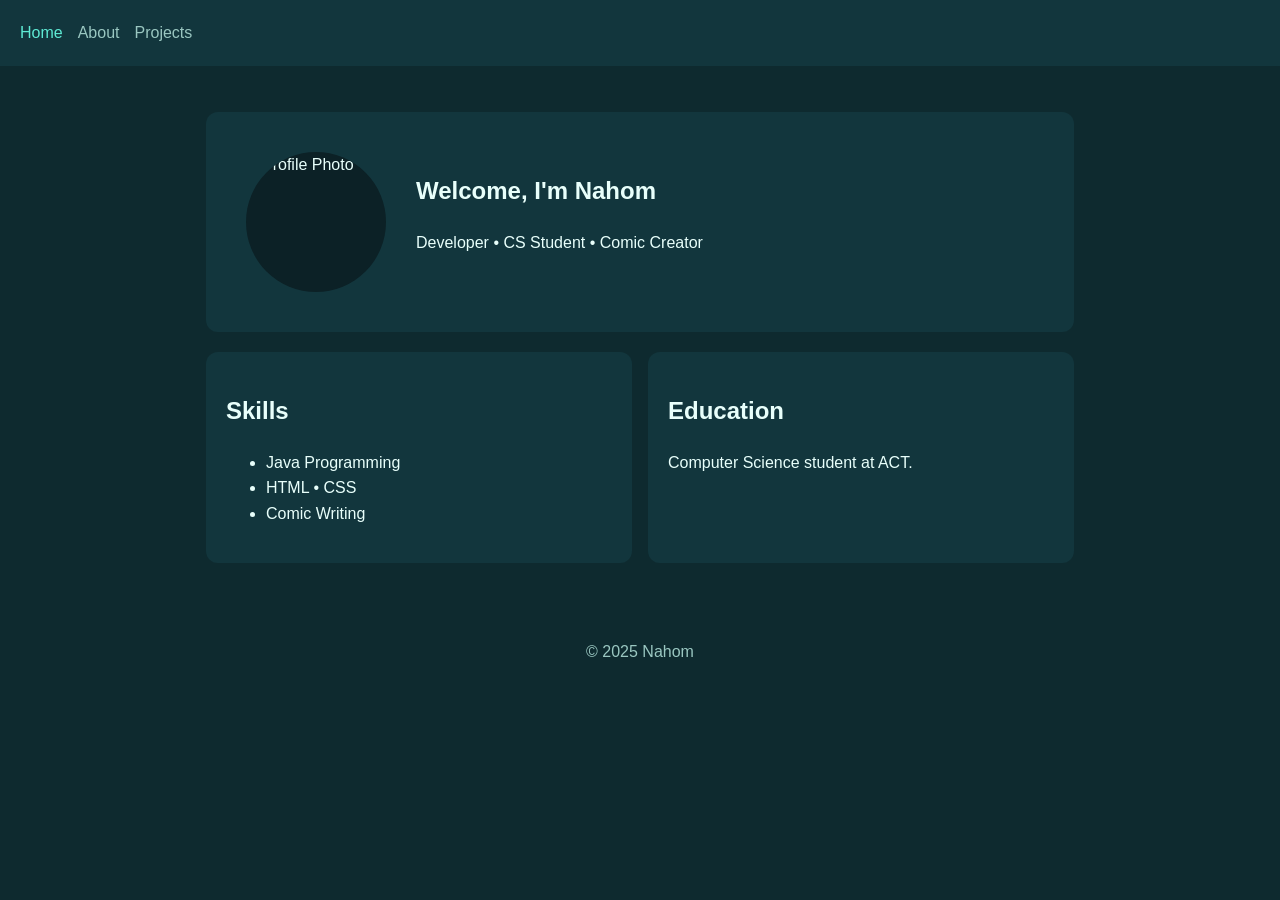
==== index.html @ 9fc0a391 "Add files via upload" ====
<!DOCTYPE html>
<html>
<head>
  <link rel="stylesheet" href="style.css">
  <title>Nahom Portfolio</title>
</head>
<body>

<header>
  <nav>
    <ul>
      <li><a href="index.html" class="active">Home</a></li>
      <li><a href="about.html">About</a></li>
      <li><a href="projects.html">Projects</a></li>
    </ul>
  </nav>
</header>

<main>

  <section class="hero">
  <img src="images/profile.jpg" alt="Profile Photo">

  <div>
    <h1>Welcome, I'm Nahom</h1>
    <p>Developer • CS Student • Comic Creator</p>
  </div>
</section>


  <section class="cards">
    <div class="card">
      <h2>Skills</h2>
      <ul>
        <li>Java Programming</li>
        <li>HTML • CSS</li>
        <li>Comic Writing</li>
      </ul>
    </div>

    <div class="card">
      <h2>Education</h2>
      <p>Computer Science student at ACT.</p>
    </div>
  </section>

</main>

<footer>
  © 2025 Nahom
</footer>

</body>
</html>
---- style.css ----
/* ---------- GLOBAL ---------- */
:root {
  --bg: #0e2a2f;
  --card: #12363d;
  --accent: #5eead4;
  --text: #e8fffb;
  --muted: #9ac7c1;
  --maxw: 900px;
  --radius: 12px;

  font-family: "Segoe UI", sans-serif;
}

body {
  margin: 0;
  background: var(--bg);
  color: var(--text);
  line-height: 1.6;
}

* {
  box-sizing: border-box;
}

/* ---------- HEADER ---------- */
header {
  padding: 20px;
  background: var(--card);
}

nav ul {
  list-style: none;
  padding: 0;
  margin: 0;
  display: flex;
  gap: 15px;
}

nav a {
  text-decoration: none;
  color: var(--muted);
}

nav a:hover,
nav a.active {
  color: var(--accent);
}

/* ---------- LAYOUT ---------- */
main {
  max-width: var(--maxw);
  margin: 30px auto;
  padding: 16px;
}

/* ---------- HERO ---------- */
.hero {
  background: var(--card);
  padding: 40px;
  border-radius: var(--radius);
  text-align: center;
}

.hero {
  background: var(--card);
  padding: 40px;
  border-radius: var(--radius);
  display: flex;
  align-items: center;
  gap: 30px;
  text-align: left;
}

.hero img {
  width: 140px;
  height: 140px;
  border-radius: 50%;
  object-fit: cover;
  background: #0c2126;
  flex-shrink: 0;
}


.hero h1 {
  margin-top: 0;
}

/* ---------- INFO CARDS ---------- */
.cards {
  display: grid;
  grid-template-columns: repeat(auto-fit, minmax(230px, 1fr));
  gap: 16px;
  margin-top: 20px;
}

.card {
  background: var(--card);
  padding: 20px;
  border-radius: var(--radius);
}

/* ---------- PROJECT GALLERY ---------- */
.gallery {
  display: grid;
  grid-template-columns: repeat(auto-fit, minmax(260px, 1fr));
  gap: 20px;
}

.project-box {
  background: var(--card);
  padding: 12px;
  border-radius: var(--radius);
}

.project-box img {
  width: 100%;
  border-radius: var(--radius);
  background: #0c2126;
  height: 180px;
  object-fit: cover;
}

/* ---------- FOOTER ---------- */
footer {
  text-align: center;
  padding: 20px;
  margin-top: 40px;
  color: var(--muted);
}
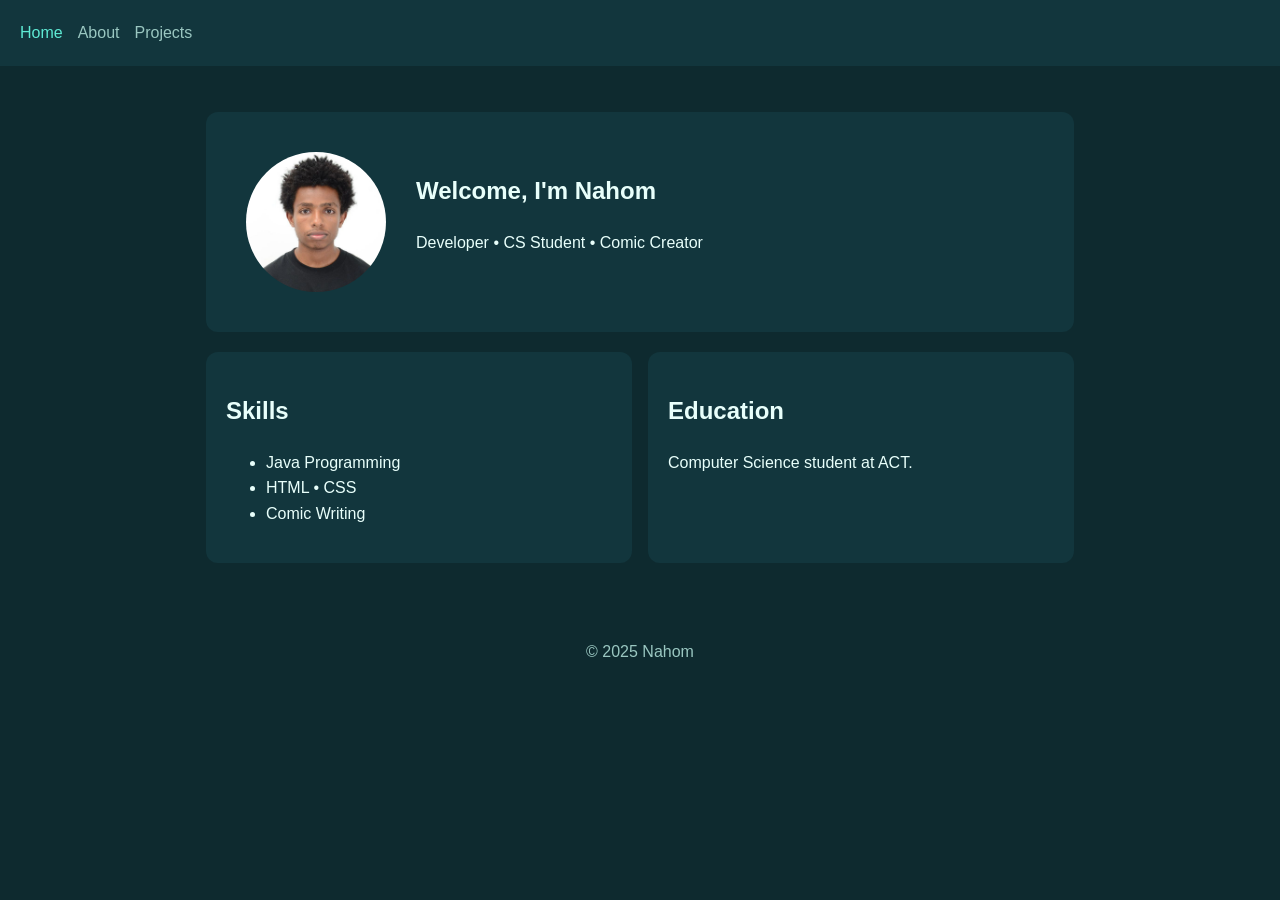
==== commit 16711c86: "Rename index (5).html to index.html" ====
--- a/index.html
+++ b/index.html
@@ -19,7 +19,7 @@
 <main>
 
   <section class="hero">
-  <img src="images/profile.jpg" alt="Profile Photo">
+  <img src="profile.jpg" alt="Profile Photo">
 
   <div>
     <h1>Welcome, I'm Nahom</h1>
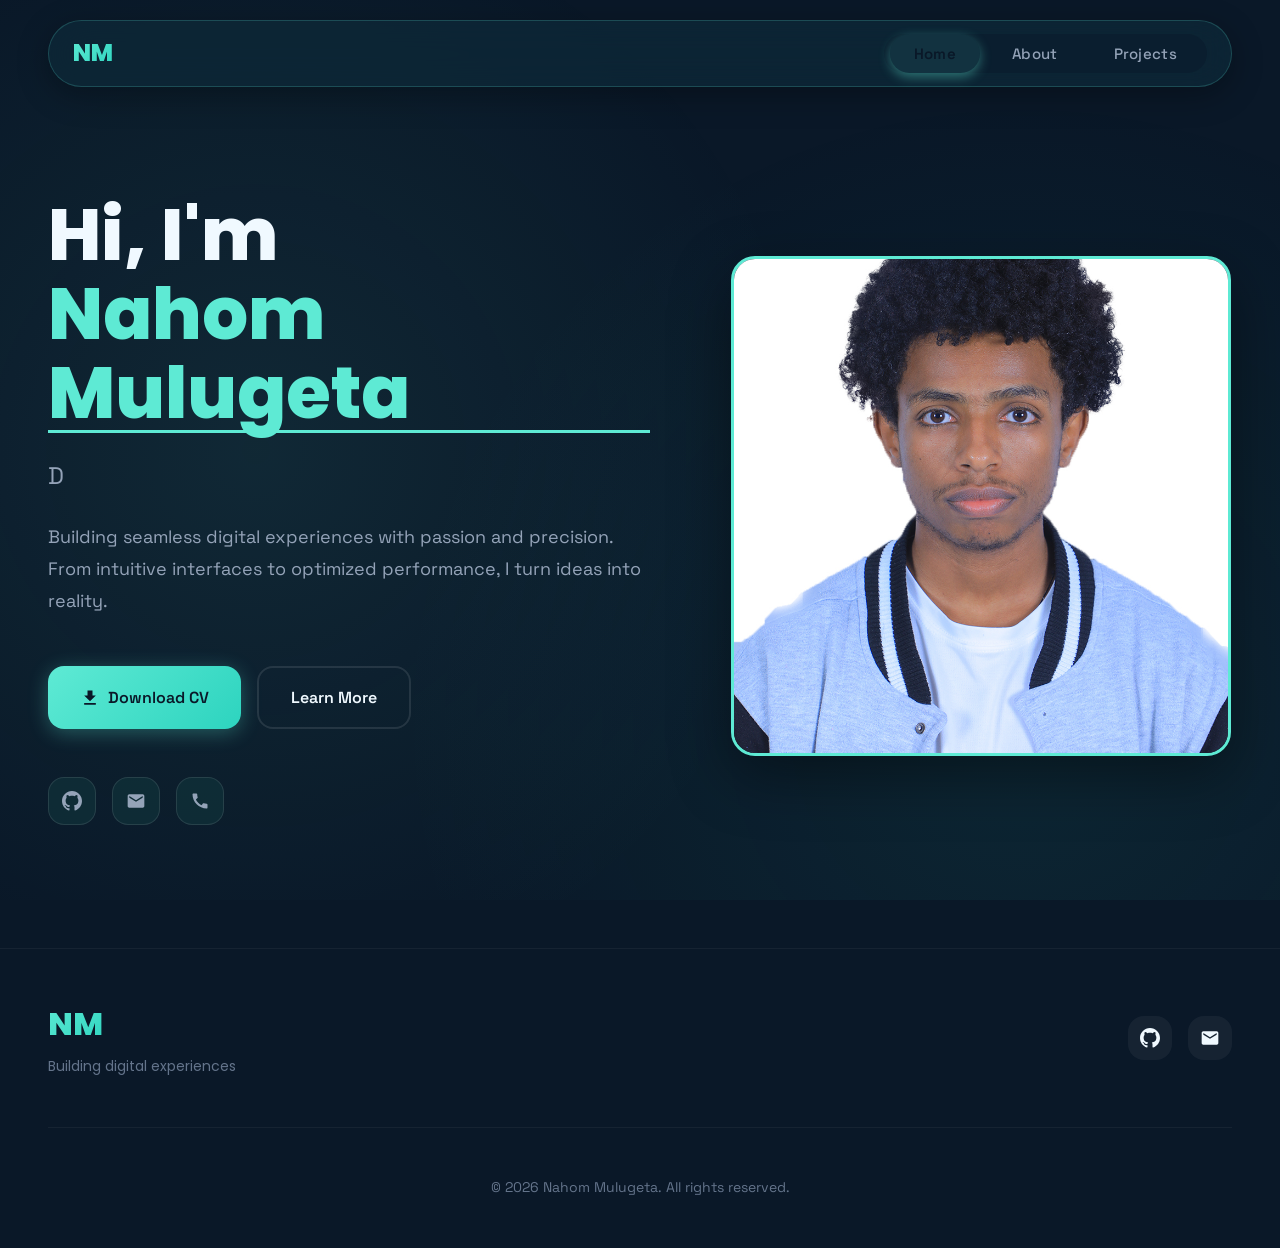
==== commit 95fe4c4e: "Add files via upload" ====
--- a/index.html
+++ b/index.html
@@ -1,54 +1,175 @@
 <!DOCTYPE html>
-<html>
+<html lang="en">
 <head>
+  <meta charset="UTF-8">
+  <meta name="viewport" content="width=device-width, initial-scale=1.0">
   <link rel="stylesheet" href="style.css">
-  <title>Nahom Portfolio</title>
+  <link rel="preconnect" href="https://fonts.googleapis.com">
+  <link rel="preconnect" href="https://fonts.gstatic.com" crossorigin>
+  <link href="https://fonts.googleapis.com/css2?family=Poppins:wght@400;500;600;700;800&family=Space+Grotesk:wght@400;500;600;700&family=JetBrains+Mono:wght@400;500&display=swap" rel="stylesheet">
+  <title>Nahom Mulugeta | Developer & Creator</title>
 </head>
 <body>
 
 <header>
-  <nav>
-    <ul>
-      <li><a href="index.html" class="active">Home</a></li>
-      <li><a href="about.html">About</a></li>
-      <li><a href="projects.html">Projects</a></li>
-    </ul>
-  </nav>
+  <div class="nav-container">
+    <nav>
+      <div class="nav-brand">
+        <span class="brand-text">NM</span>
+      </div>
+      <ul>
+        <li><a href="index.html" class="active">Home</a></li>
+        <li><a href="about.html">About</a></li>
+        <li><a href="projects.html">Projects</a></li>
+      </ul>
+      <div class="menu-toggle">
+        <span></span>
+        <span></span>
+        <span></span>
+      </div>
+    </nav>
+  </div>
 </header>
 
 <main>
 
-  <section class="hero">
-  <img src="profile.jpg" alt="Profile Photo">
-
-  <div>
-    <h1>Welcome, I'm Nahom</h1>
-    <p>Developer • CS Student • Comic Creator</p>
-  </div>
-</section>
-
-
-  <section class="cards">
-    <div class="card">
-      <h2>Skills</h2>
-      <ul>
-        <li>Java Programming</li>
-        <li>HTML • CSS</li>
-        <li>Comic Writing</li>
-      </ul>
+  <!-- Hero Section -->
+  <section class="hero-new">
+    <div class="hero-content">
+      <h1 class="hero-title">
+        Hi, I'm <span class="highlight-text">Nahom Mulugeta</span>
+      </h1>
+      
+      <p class="hero-subtitle">
+        Developer <span class="separator">•</span> CS Student <span class="separator">•</span> Comic Creator
+      </p>
+      
+      <p class="hero-description">
+        Building seamless digital experiences with passion and precision. 
+        From intuitive interfaces to optimized performance, I turn ideas into reality.
+      </p>
+      
+      <div class="hero-actions">
+        <a href="Nahom Mulugeta.pdf" download="Nahom_Mulugeta_CV.pdf" class="btn-primary">
+          <svg xmlns="http://www.w3.org/2000/svg" viewBox="0 0 24 24" width="20" height="20" fill="currentColor">
+            <path d="M19 9h-4V3H9v6H5l7 7 7-7zM5 18v2h14v-2H5z"/>
+          </svg>
+          Download CV
+        </a>
+        <a href="about.html" class="btn-secondary">Learn More</a>
+      </div>
+      
+      <div class="hero-social">
+        <a href="https://github.com/Fullgod007" target="_blank" rel="noopener noreferrer" class="social-icon" title="GitHub">
+          <svg xmlns="http://www.w3.org/2000/svg" viewBox="0 0 24 24" fill="currentColor">
+            <path d="M12 0c-6.626 0-12 5.373-12 12 0 5.302 3.438 9.8 8.207 11.387.599.111.793-.261.793-.577v-2.234c-3.338.726-4.033-1.416-4.033-1.416-.546-1.387-1.333-1.756-1.333-1.756-1.089-.745.083-.729.083-.729 1.205.084 1.839 1.237 1.839 1.237 1.07 1.834 2.807 1.304 3.492.997.107-.775.418-1.305.762-1.604-2.665-.305-5.467-1.334-5.467-5.931 0-1.311.469-2.381 1.236-3.221-.124-.303-.535-1.524.117-3.176 0 0 1.008-.322 3.301 1.23.957-.266 1.983-.399 3.003-.404 1.02.005 2.047.138 3.006.404 2.291-1.552 3.297-1.23 3.297-1.23.653 1.653.242 2.874.118 3.176.77.84 1.235 1.911 1.235 3.221 0 4.609-2.807 5.624-5.479 5.921.43.372.823 1.102.823 2.222v3.293c0 .319.192.694.801.576 4.765-1.589 8.199-6.086 8.199-11.386 0-6.627-5.373-12-12-12z"/>
+          </svg>
+        </a>
+        <a href="mailto:nahimulugeta@gmail.com" class="social-icon" title="Email">
+          <svg xmlns="http://www.w3.org/2000/svg" viewBox="0 0 24 24" fill="currentColor">
+            <path d="M20 4H4c-1.1 0-1.99.9-1.99 2L2 18c0 1.1.9 2 2 2h16c1.1 0 2-.9 2-2V6c0-1.1-.9-2-2-2zm0 4l-8 5-8-5V6l8 5 8-5v2z"/>
+          </svg>
+        </a>
+        <a href="tel:+251911797259" class="social-icon" title="Phone">
+          <svg xmlns="http://www.w3.org/2000/svg" viewBox="0 0 24 24" fill="currentColor">
+            <path d="M20.01 15.38c-1.23 0-2.42-.2-3.53-.56-.35-.12-.74-.03-1.01.24l-1.57 1.97c-2.83-1.35-5.48-3.9-6.89-6.83l1.95-1.66c.27-.28.35-.67.24-1.02-.37-1.11-.56-2.3-.56-3.53 0-.54-.45-.99-.99-.99H4.19C3.65 3 3 3.24 3 3.99 3 13.28 10.73 21 20.01 21c.71 0 .99-.63.99-1.18v-3.45c0-.54-.45-.99-.99-.99z"/>
+          </svg>
+        </a>
+      </div>
     </div>
-
-    <div class="card">
-      <h2>Education</h2>
-      <p>Computer Science student at ACT.</p>
+    
+    <div class="hero-image">
+      <div class="image-wrapper">
+        <img src="profile.jpg" alt="Nahom Mulugeta">
+      </div>
     </div>
   </section>
 
 </main>
 
 <footer>
-  © 2025 Nahom
+  <div class="footer-content">
+    <div class="footer-brand">
+      <span class="brand-text">NM</span>
+      <p>Building digital experiences</p>
+    </div>
+    
+    <div class="footer-links">
+      <a href="https://github.com/Fullgod007" target="_blank" rel="noopener noreferrer" class="footer-social">
+        <svg xmlns="http://www.w3.org/2000/svg" viewBox="0 0 24 24">
+          <path d="M12 0c-6.626 0-12 5.373-12 12 0 5.302 3.438 9.8 8.207 11.387.599.111.793-.261.793-.577v-2.234c-3.338.726-4.033-1.416-4.033-1.416-.546-1.387-1.333-1.756-1.333-1.756-1.089-.745.083-.729.083-.729 1.205.084 1.839 1.237 1.839 1.237 1.07 1.834 2.807 1.304 3.492.997.107-.775.418-1.305.762-1.604-2.665-.305-5.467-1.334-5.467-5.931 0-1.311.469-2.381 1.236-3.221-.124-.303-.535-1.524.117-3.176 0 0 1.008-.322 3.301 1.23.957-.266 1.983-.399 3.003-.404 1.02.005 2.047.138 3.006.404 2.291-1.552 3.297-1.23 3.297-1.23.653 1.653.242 2.874.118 3.176.77.84 1.235 1.911 1.235 3.221 0 4.609-2.807 5.624-5.479 5.921.43.372.823 1.102.823 2.222v3.293c0 .319.192.694.801.576 4.765-1.589 8.199-6.086 8.199-11.386 0-6.627-5.373-12-12-12z"/>
+        </svg>
+      </a>
+      <a href="mailto:nahimulugeta@gmail.com" class="footer-social">
+        <svg xmlns="http://www.w3.org/2000/svg" viewBox="0 0 24 24">
+          <path d="M20 4H4c-1.1 0-1.99.9-1.99 2L2 18c0 1.1.9 2 2 2h16c1.1 0 2-.9 2-2V6c0-1.1-.9-2-2-2zm0 4l-8 5-8-5V6l8 5 8-5v2z"/>
+        </svg>
+      </a>
+    </div>
+  </div>
+  
+  <div class="footer-bottom">
+    <p>© 2026 Nahom Mulugeta. All rights reserved.</p>
+  </div>
 </footer>
+
+<script>
+  // Navigation scroll effect
+  let lastScroll = 0;
+  const header = document.querySelector('header');
+
+  window.addEventListener('scroll', () => {
+    const currentScroll = window.pageYOffset;
+    
+    if (currentScroll > 50) {
+      header.classList.add('nav-scrolled');
+    } else {
+      header.classList.remove('nav-scrolled');
+    }
+    
+    lastScroll = currentScroll;
+  });
+
+  // Mobile menu toggle
+  const menuToggle = document.querySelector('.menu-toggle');
+  const navUl = document.querySelector('nav ul');
+  
+  if (menuToggle) {
+    menuToggle.addEventListener('click', () => {
+      menuToggle.classList.toggle('active');
+      navUl.classList.toggle('mobile-active');
+    });
+  }
+
+  // Typing effect for hero subtitle
+  const subtitle = document.querySelector('.hero-subtitle');
+  if (subtitle) {
+    const text = subtitle.textContent;
+    subtitle.textContent = '';
+    let i = 0;
+    
+    const typeWriter = () => {
+      if (i < text.length) {
+        subtitle.textContent += text.charAt(i);
+        i++;
+        setTimeout(typeWriter, 50);
+      }
+    };
+    
+    setTimeout(typeWriter, 800);
+  }
+
+  // Smooth scroll
+  document.querySelectorAll('a[href^="#"]').forEach(anchor => {
+    anchor.addEventListener('click', function (e) {
+      e.preventDefault();
+      const target = document.querySelector(this.getAttribute('href'));
+      if (target) {
+        target.scrollIntoView({ behavior: 'smooth', block: 'start' });
+      }
+    });
+  });
+</script>
 
 </body>
 </html>
--- a/style.css
+++ b/style.css
@@ -1,129 +1,1654 @@
-/* ---------- GLOBAL ---------- */
+/* ========================================
+   MODERN PORTFOLIO - NAHOM MULUGETA
+   Font Pairing: Poppins + Space Grotesk + JetBrains Mono
+   ======================================== */
+
 :root {
-  --bg: #0e2a2f;
-  --card: #12363d;
-  --accent: #5eead4;
-  --text: #e8fffb;
-  --muted: #9ac7c1;
-  --maxw: 900px;
-  --radius: 12px;
-
-  font-family: "Segoe UI", sans-serif;
+  /* Colors */
+  --bg-dark: #0a1828;
+  --bg-darker: #0e2a3a;
+  --bg-card: rgba(18, 54, 61, 0.6);
+  --accent-primary: #5eead4;
+  --accent-secondary: #2dd4bf;
+  --accent-glow: rgba(94, 234, 212, 0.3);
+  --text-primary: #f0f9ff;
+  --text-secondary: #94a3b8;
+  --text-muted: #64748b;
+  
+  /* Gradients */
+  --gradient-accent: linear-gradient(135deg, #5eead4 0%, #2dd4bf 100%);
+  --gradient-card: linear-gradient(135deg, rgba(94, 234, 212, 0.1) 0%, rgba(45, 212, 191, 0.1) 100%);
+  
+  /* Spacing */
+  --spacing-xs: 8px;
+  --spacing-sm: 16px;
+  --spacing-md: 24px;
+  --spacing-lg: 48px;
+  --spacing-xl: 80px;
+  
+  /* Border Radius */
+  --radius-sm: 8px;
+  --radius-md: 16px;
+  --radius-lg: 24px;
+  --radius-full: 9999px;
+  
+  /* Transitions */
+  --transition: 0.3s cubic-bezier(0.4, 0, 0.2, 1);
+  
+  /* Fonts */
+  --font-display: 'Poppins', sans-serif;
+  --font-body: 'Space Grotesk', sans-serif;
+  --font-mono: 'JetBrains Mono', monospace;
+}
+
+* {
+  margin: 0;
+  padding: 0;
+  box-sizing: border-box;
+}
+
+html {
+  scroll-behavior: smooth;
+  overflow-x: hidden;
 }
 
 body {
-  margin: 0;
-  background: var(--bg);
-  color: var(--text);
-  line-height: 1.6;
-}
-
-* {
-  box-sizing: border-box;
-}
-
-/* ---------- HEADER ---------- */
+  font-family: var(--font-body);
+  background: var(--bg-dark);
+  color: var(--text-primary);
+  line-height: 1.7;
+  overflow-x: hidden;
+  position: relative;
+}
+
+/* Animated Background */
+body::before {
+  content: '';
+  position: fixed;
+  top: 0;
+  left: 0;
+  width: 100%;
+  height: 100%;
+  background: 
+    radial-gradient(circle at 20% 50%, rgba(94, 234, 212, 0.08) 0%, transparent 50%),
+    radial-gradient(circle at 80% 80%, rgba(45, 212, 191, 0.08) 0%, transparent 50%);
+  animation: backgroundFloat 20s ease-in-out infinite;
+  pointer-events: none;
+  z-index: 0;
+}
+
+@keyframes backgroundFloat {
+  0%, 100% { transform: translate(0, 0) scale(1); }
+  50% { transform: translate(-30px, -30px) scale(1.1); }
+}
+
+/* ========================================
+   HEADER & NAVIGATION
+   ======================================== */
+
 header {
-  padding: 20px;
-  background: var(--card);
+  position: fixed;
+  top: 0;
+  left: 0;
+  right: 0;
+  z-index: 1000;
+  padding: 0;
+  background: transparent;
+  animation: slideDown 0.6s ease;
+}
+
+.nav-container {
+  max-width: 1400px;
+  margin: 20px auto;
+  padding: 0 var(--spacing-lg);
+}
+
+@keyframes slideDown {
+  from { transform: translateY(-100%); opacity: 0; }
+  to { transform: translateY(0); opacity: 1; }
+}
+
+nav {
+  background: rgba(14, 42, 58, 0.7);
+  backdrop-filter: blur(20px);
+  border: 1px solid rgba(94, 234, 212, 0.2);
+  border-radius: var(--radius-full);
+  padding: 12px 24px;
+  display: flex;
+  justify-content: space-between;
+  align-items: center;
+  box-shadow: 0 8px 32px rgba(0, 0, 0, 0.3);
+  transition: all var(--transition);
+}
+
+nav:hover {
+  background: rgba(14, 42, 58, 0.85);
+  border-color: var(--accent-primary);
+  box-shadow: 0 8px 32px rgba(94, 234, 212, 0.2);
+}
+
+.nav-brand {
+  font-family: var(--font-display);
+  font-weight: 800;
+  font-size: 24px;
+  position: relative;
+  cursor: pointer;
+  transition: all var(--transition);
+}
+
+.brand-text {
+  background: var(--gradient-accent);
+  -webkit-background-clip: text;
+  -webkit-text-fill-color: transparent;
+  background-clip: text;
+  position: relative;
+  display: inline-block;
+  transition: all var(--transition);
+}
+
+.nav-brand::after {
+  content: '';
+  position: absolute;
+  bottom: -4px;
+  left: 0;
+  width: 0;
+  height: 2px;
+  background: var(--accent-primary);
+  transition: width var(--transition);
+}
+
+.nav-brand:hover::after {
+  width: 100%;
+}
+
+.nav-brand:hover .brand-text {
+  transform: scale(1.1);
+  filter: drop-shadow(0 0 8px var(--accent-primary));
 }
 
 nav ul {
+  display: flex;
+  gap: 8px;
   list-style: none;
-  padding: 0;
-  margin: 0;
-  display: flex;
-  gap: 15px;
+  background: rgba(10, 24, 40, 0.4);
+  padding: 6px;
+  border-radius: var(--radius-full);
 }
 
 nav a {
+  font-family: var(--font-body);
+  font-weight: 500;
+  color: var(--text-secondary);
   text-decoration: none;
-  color: var(--muted);
-}
-
-nav a:hover,
+  padding: 10px 24px;
+  border-radius: var(--radius-full);
+  transition: all var(--transition);
+  position: relative;
+  font-size: 15px;
+  letter-spacing: 0.3px;
+  overflow: hidden;
+}
+
+nav a::before {
+  content: '';
+  position: absolute;
+  top: 0;
+  left: 0;
+  width: 100%;
+  height: 100%;
+  background: var(--gradient-accent);
+  opacity: 0;
+  transition: opacity var(--transition);
+  z-index: -1;
+}
+
+nav a::after {
+  content: '';
+  position: absolute;
+  bottom: 8px;
+  left: 50%;
+  transform: translateX(-50%);
+  width: 0;
+  height: 3px;
+  background: var(--accent-primary);
+  border-radius: var(--radius-full);
+  transition: width var(--transition);
+}
+
+nav a:hover {
+  color: var(--text-primary);
+  transform: translateY(-2px);
+}
+
+nav a:hover::after {
+  width: 60%;
+}
+
 nav a.active {
-  color: var(--accent);
-}
-
-/* ---------- LAYOUT ---------- */
+  color: var(--bg-dark);
+  background: var(--accent-primary);
+  box-shadow: 0 4px 12px rgba(94, 234, 212, 0.4);
+  font-weight: 600;
+}
+
+nav a.active::before {
+  opacity: 0;
+}
+
+nav a.active::after {
+  display: none;
+}
+
+/* Mobile Menu Toggle */
+.menu-toggle {
+  display: none;
+  flex-direction: column;
+  gap: 5px;
+  cursor: pointer;
+  padding: 8px;
+  background: rgba(94, 234, 212, 0.1);
+  border-radius: var(--radius-sm);
+  border: 1px solid rgba(94, 234, 212, 0.3);
+  transition: all var(--transition);
+}
+
+.menu-toggle:hover {
+  background: rgba(94, 234, 212, 0.2);
+  transform: scale(1.05);
+}
+
+.menu-toggle span {
+  width: 24px;
+  height: 2px;
+  background: var(--accent-primary);
+  border-radius: var(--radius-full);
+  transition: all var(--transition);
+}
+
+.menu-toggle.active span:nth-child(1) {
+  transform: rotate(45deg) translate(6px, 6px);
+}
+
+.menu-toggle.active span:nth-child(2) {
+  opacity: 0;
+}
+
+.menu-toggle.active span:nth-child(3) {
+  transform: rotate(-45deg) translate(6px, -6px);
+}
+
+/* Scroll Effect */
+.nav-scrolled nav {
+  background: rgba(14, 42, 58, 0.95);
+  padding: 10px 20px;
+}
+
+.nav-scrolled .nav-container {
+  margin: 12px auto;
+}
+
+/* ========================================
+   MAIN LAYOUT
+   ======================================== */
+
 main {
-  max-width: var(--maxw);
-  margin: 30px auto;
-  padding: 16px;
-}
-
-/* ---------- HERO ---------- */
-.hero {
-  background: var(--card);
-  padding: 40px;
-  border-radius: var(--radius);
+  position: relative;
+  z-index: 1;
+  max-width: 1400px;
+  margin: 0 auto;
+  padding: 0 var(--spacing-lg);
+}
+
+section {
+  margin: var(--spacing-lg) 0;
+  opacity: 0;
+  transform: translateY(30px);
+  transition: all 0.8s ease;
+}
+
+section.animate-in {
+  opacity: 1;
+  transform: translateY(0);
+}
+
+/* ========================================
+   HERO SECTION - NEW DESIGN
+   ======================================== */
+
+.hero-new {
+  min-height: 100vh;
+  display: grid;
+  grid-template-columns: 1.2fr 1fr;
+  align-items: center;
+  gap: var(--spacing-xl);
+  padding-top: 120px;
+  margin-top: 0 !important;
+  opacity: 1 !important;
+  transform: none !important;
+}
+
+.hero-title {
+  font-family: var(--font-display);
+  font-size: clamp(2.5rem, 6vw, 4.5rem);
+  font-weight: 800;
+  line-height: 1.1;
+  margin-bottom: var(--spacing-md);
+  animation: fadeIn 0.6s ease 0.3s both;
+}
+
+.highlight-text {
+  color: var(--accent-primary);
+  position: relative;
+  display: inline-block;
+}
+
+.highlight-text::after {
+  content: '';
+  position: absolute;
+  bottom: 0;
+  left: 0;
+  width: 100%;
+  height: 3px;
+  background: var(--accent-primary);
+  animation: slideIn 0.8s ease 0.6s both;
+}
+
+@keyframes slideIn {
+  from { width: 0; }
+  to { width: 100%; }
+}
+
+.separator {
+  color: var(--accent-primary);
+  font-weight: 700;
+  margin: 0 8px;
+}
+
+.hero-subtitle {
+  font-family: var(--font-body);
+  font-size: clamp(1.2rem, 2vw, 1.5rem);
+  color: var(--text-secondary);
+  margin-bottom: var(--spacing-md);
+  animation: fadeIn 0.6s ease 0.4s both;
+}
+
+.hero-description {
+  font-size: 18px;
+  color: var(--text-secondary);
+  line-height: 1.8;
+  max-width: 600px;
+  margin-bottom: var(--spacing-lg);
+  animation: fadeIn 0.6s ease 0.5s both;
+}
+
+@keyframes fadeIn {
+  from { opacity: 0; transform: translateY(20px); }
+  to { opacity: 1; transform: translateY(0); }
+}
+
+.hero-actions {
+  display: flex;
+  gap: var(--spacing-sm);
+  margin-bottom: var(--spacing-lg);
+  animation: fadeIn 0.6s ease 0.6s both;
+}
+
+.btn-primary,
+.btn-secondary {
+  display: inline-flex;
+  align-items: center;
+  gap: var(--spacing-xs);
+  padding: 16px 32px;
+  border-radius: var(--radius-md);
+  font-family: var(--font-body);
+  font-weight: 600;
+  font-size: 16px;
+  text-decoration: none;
+  transition: all var(--transition);
+  position: relative;
+  overflow: hidden;
+  border: none;
+  cursor: pointer;
+}
+
+.btn-primary {
+  background: var(--gradient-accent);
+  color: var(--bg-dark);
+  box-shadow: 0 4px 20px var(--accent-glow);
+}
+
+.btn-primary::before {
+  content: '';
+  position: absolute;
+  top: 50%;
+  left: 50%;
+  width: 0;
+  height: 0;
+  background: rgba(255, 255, 255, 0.3);
+  border-radius: 50%;
+  transform: translate(-50%, -50%);
+  transition: width 0.6s ease, height 0.6s ease;
+}
+
+.btn-primary:hover::before {
+  width: 400px;
+  height: 400px;
+}
+
+.btn-primary:hover {
+  transform: translateY(-2px);
+  box-shadow: 0 8px 30px var(--accent-glow);
+}
+
+.btn-primary svg {
+  fill: currentColor;
+  animation: bounce 2s ease-in-out infinite;
+}
+
+@keyframes bounce {
+  0%, 100% { transform: translateY(0); }
+  50% { transform: translateY(-3px); }
+}
+
+.btn-secondary {
+  background: transparent;
+  color: var(--text-primary);
+  border: 2px solid rgba(255, 255, 255, 0.1);
+}
+
+.btn-secondary:hover {
+  background: rgba(255, 255, 255, 0.05);
+  border-color: var(--accent-primary);
+  transform: translateY(-2px);
+}
+
+.hero-social {
+  display: flex;
+  gap: var(--spacing-sm);
+  animation: fadeIn 0.6s ease 0.7s both;
+}
+
+.social-icon {
+  display: flex;
+  align-items: center;
+  justify-content: center;
+  width: 48px;
+  height: 48px;
+  background: var(--bg-card);
+  backdrop-filter: blur(10px);
+  border: 1px solid rgba(255, 255, 255, 0.1);
+  border-radius: var(--radius-md);
+  color: var(--text-secondary);
+  transition: all var(--transition);
+  position: relative;
+  overflow: hidden;
+}
+
+.social-icon::before {
+  content: '';
+  position: absolute;
+  top: 0;
+  left: 0;
+  width: 100%;
+  height: 100%;
+  background: var(--gradient-accent);
+  opacity: 0;
+  transition: opacity var(--transition);
+}
+
+.social-icon:hover::before {
+  opacity: 0.2;
+}
+
+.social-icon:hover {
+  transform: translateY(-4px) rotate(5deg);
+  border-color: var(--accent-primary);
+  color: var(--accent-primary);
+  box-shadow: 0 8px 20px var(--accent-glow);
+}
+
+.social-icon svg {
+  width: 20px;
+  height: 20px;
+  fill: currentColor;
+  position: relative;
+  z-index: 1;
+}
+
+.hero-image {
+  position: relative;
+  animation: fadeIn 0.8s ease 0.4s both;
+}
+
+.image-wrapper {
+  position: relative;
+  width: 100%;
+  max-width: 500px;
+  aspect-ratio: 1;
+  margin: 0 auto;
+}
+
+.image-wrapper img {
+  width: 100%;
+  height: 100%;
+  object-fit: cover;
+  border-radius: var(--radius-lg);
+  border: 3px solid var(--accent-primary);
+  box-shadow: 0 20px 60px rgba(0, 0, 0, 0.4);
+  animation: float 3s ease-in-out infinite;
+  position: relative;
+  z-index: 2;
+}
+
+@keyframes float {
+  0%, 100% { transform: translateY(0) rotate(0deg); }
+  50% { transform: translateY(-20px) rotate(2deg); }
+}
+
+.image-decorations {
+  display: none;
+}
+
+/* ========================================
+   SECTION HEADERS
+   ======================================== */
+
+.section-header {
   text-align: center;
-}
-
-.hero {
-  background: var(--card);
-  padding: 40px;
-  border-radius: var(--radius);
+  margin-bottom: var(--spacing-xl);
+}
+
+.section-tag {
+  display: inline-block;
+  font-family: var(--font-mono);
+  font-size: 14px;
+  color: var(--accent-primary);
+  text-transform: uppercase;
+  letter-spacing: 2px;
+  margin-bottom: var(--spacing-sm);
+}
+
+.section-title {
+  font-family: var(--font-display);
+  font-size: clamp(2rem, 4vw, 3.5rem);
+  font-weight: 800;
+  color: var(--text-primary);
+}
+
+.section-title::after {
+  content: '';
+  display: block;
+  width: 80px;
+  height: 4px;
+  background: var(--accent-primary);
+  margin: var(--spacing-sm) auto 0;
+  border-radius: var(--radius-full);
+}
+
+/* ========================================
+   ABOUT SECTION
+   ======================================== */
+
+.about-grid {
+  display: grid;
+  grid-template-columns: 1.5fr 1fr;
+  gap: var(--spacing-xl);
+  align-items: start;
+}
+
+.about-text {
+  font-size: 18px;
+  line-height: 1.8;
+  color: var(--text-secondary);
+}
+
+.about-text p {
+  margin-bottom: var(--spacing-md);
+}
+
+.about-stats {
+  display: grid;
+  gap: var(--spacing-md);
+}
+
+.stat-card {
+  padding: var(--spacing-lg);
+  background: var(--bg-card);
+  backdrop-filter: blur(10px);
+  border: 1px solid rgba(255, 255, 255, 0.05);
+  border-radius: var(--radius-lg);
+  transition: all var(--transition);
+  opacity: 0;
+  transform: translateX(30px);
+}
+
+.stat-card.animate-in {
+  opacity: 1;
+  transform: translateX(0);
+}
+
+.stat-card:hover {
+  transform: translateY(-8px);
+  border-color: var(--accent-primary);
+  box-shadow: 0 20px 40px rgba(0, 217, 255, 0.2);
+}
+
+.stat-icon {
+  width: 60px;
+  height: 60px;
   display: flex;
   align-items: center;
-  gap: 30px;
+  justify-content: center;
+  background: rgba(94, 234, 212, 0.1);
+  border-radius: var(--radius-md);
+  margin-bottom: var(--spacing-sm);
+  color: var(--accent-primary);
+  transition: all var(--transition);
+}
+
+.stat-card:hover .stat-icon {
+  background: var(--accent-primary);
+  color: var(--bg-dark);
+  transform: rotate(5deg) scale(1.1);
+}
+
+.stat-card h3 {
+  font-family: var(--font-display);
+  font-size: 24px;
+  margin-bottom: var(--spacing-xs);
+}
+
+.stat-card p {
+  color: var(--text-secondary);
+  margin-bottom: 4px;
+}
+
+.stat-detail {
+  font-size: 14px;
+  color: var(--text-muted);
+}
+
+/* ========================================
+   SKILLS SECTION
+   ======================================== */
+
+.skills-grid {
+  display: grid;
+  grid-template-columns: repeat(auto-fit, minmax(280px, 1fr));
+  gap: var(--spacing-md);
+}
+
+.skill-category {
+  padding: var(--spacing-lg);
+  background: var(--bg-card);
+  backdrop-filter: blur(10px);
+  border: 1px solid rgba(255, 255, 255, 0.05);
+  border-radius: var(--radius-lg);
+  transition: all var(--transition);
+  opacity: 0;
+  transform: translateY(30px);
+}
+
+.skill-category.animate-in {
+  opacity: 1;
+  transform: translateY(0);
+}
+
+.skill-category:hover {
+  transform: translateY(-8px);
+  border-color: var(--accent-primary);
+  background: rgba(0, 217, 255, 0.05);
+}
+
+.category-header {
+  display: flex;
+  align-items: center;
+  gap: var(--spacing-sm);
+  margin-bottom: var(--spacing-md);
+}
+
+.category-icon {
+  width: 48px;
+  height: 48px;
+  display: flex;
+  align-items: center;
+  justify-content: center;
+  background: rgba(94, 234, 212, 0.1);
+  border-radius: var(--radius-md);
+  color: var(--accent-primary);
+  transition: all var(--transition);
+}
+
+.skill-category:hover .category-icon {
+  background: var(--accent-primary);
+  color: var(--bg-dark);
+  transform: scale(1.1);
+}
+
+.category-header h3 {
+  font-family: var(--font-display);
+  font-size: 20px;
+  font-weight: 600;
+}
+
+.skill-tags {
+  display: flex;
+  flex-wrap: wrap;
+  gap: var(--spacing-xs);
+}
+
+.skill-tag {
+  display: inline-block;
+  padding: var(--spacing-xs) var(--spacing-sm);
+  background: rgba(0, 217, 255, 0.1);
+  border: 1px solid rgba(0, 217, 255, 0.3);
+  border-radius: var(--radius-full);
+  font-family: var(--font-mono);
+  font-size: 14px;
+  color: var(--accent-primary);
+  transition: all var(--transition);
+}
+
+.skill-tag:hover {
+  background: rgba(0, 217, 255, 0.2);
+  transform: translateY(-2px);
+}
+
+/* ========================================
+   EXPERIENCE SECTION
+   ======================================== */
+
+.experience-content {
+  max-width: 900px;
+  margin: 0 auto;
+}
+
+.experience-content p {
+  font-size: 18px;
+  line-height: 1.8;
+  color: var(--text-secondary);
+  margin-bottom: var(--spacing-md);
+}
+
+.experience-highlights {
+  display: grid;
+  grid-template-columns: repeat(auto-fit, minmax(250px, 1fr));
+  gap: var(--spacing-md);
+  margin-top: var(--spacing-lg);
+}
+
+.highlight-item {
+  padding: var(--spacing-lg);
+  background: var(--bg-card);
+  backdrop-filter: blur(10px);
+  border: 1px solid rgba(255, 255, 255, 0.05);
+  border-radius: var(--radius-lg);
+  text-align: center;
+  transition: all var(--transition);
+  opacity: 0;
+  transform: scale(0.9);
+}
+
+.highlight-item.animate-in {
+  opacity: 1;
+  transform: scale(1);
+}
+
+.highlight-item:hover {
+  transform: translateY(-8px) scale(1.02);
+  border-color: var(--accent-primary);
+  box-shadow: 0 20px 40px rgba(0, 217, 255, 0.2);
+}
+
+.highlight-icon {
+  width: 80px;
+  height: 80px;
+  display: flex;
+  align-items: center;
+  justify-content: center;
+  background: rgba(94, 234, 212, 0.1);
+  border-radius: 50%;
+  margin: 0 auto var(--spacing-sm);
+  color: var(--accent-primary);
+  transition: all 0.5s ease;
+}
+
+.highlight-item:hover .highlight-icon {
+  background: var(--accent-primary);
+  color: var(--bg-dark);
+  transform: rotateY(360deg);
+}
+
+.highlight-item h4 {
+  font-family: var(--font-display);
+  font-size: 20px;
+  margin-bottom: var(--spacing-xs);
+}
+
+.highlight-item p {
+  color: var(--text-secondary);
+  font-size: 14px;
+}
+
+/* ========================================
+   CONTACT SECTION
+   ======================================== */
+
+.contact-card {
+  max-width: 900px;
+  margin: 0 auto;
+  padding: var(--spacing-xl);
+  background: var(--bg-card);
+  backdrop-filter: blur(10px);
+  border: 1px solid rgba(255, 255, 255, 0.05);
+  border-radius: var(--radius-lg);
+  text-align: center;
+}
+
+.contact-card h2 {
+  font-family: var(--font-display);
+  font-size: clamp(2rem, 4vw, 3rem);
+  margin-bottom: var(--spacing-sm);
+}
+
+.contact-card > p {
+  color: var(--text-secondary);
+  font-size: 18px;
+  margin-bottom: var(--spacing-lg);
+}
+
+.contact-grid {
+  display: grid;
+  grid-template-columns: repeat(auto-fit, minmax(250px, 1fr));
+  gap: var(--spacing-md);
+  margin-top: var(--spacing-lg);
+}
+
+.contact-item {
+  display: flex;
+  align-items: center;
+  gap: var(--spacing-sm);
+  padding: var(--spacing-md);
+  background: rgba(255, 255, 255, 0.02);
+  border: 1px solid rgba(255, 255, 255, 0.05);
+  border-radius: var(--radius-md);
+  text-decoration: none;
+  color: inherit;
+  transition: all var(--transition);
+  opacity: 0;
+  transform: translateY(20px);
+}
+
+.contact-item.animate-in {
+  opacity: 1;
+  transform: translateY(0);
+}
+
+.contact-item:hover {
+  background: rgba(0, 217, 255, 0.05);
+  border-color: var(--accent-primary);
+  transform: translateY(-4px);
+}
+
+.contact-icon {
+  flex-shrink: 0;
+  width: 48px;
+  height: 48px;
+  display: flex;
+  align-items: center;
+  justify-content: center;
+  background: var(--gradient-accent);
+  border-radius: var(--radius-md);
+}
+
+.contact-icon svg {
+  width: 24px;
+  height: 24px;
+  fill: var(--bg-dark);
+}
+
+.contact-info {
+  display: flex;
+  flex-direction: column;
+  align-items: flex-start;
   text-align: left;
 }
 
-.hero img {
-  width: 140px;
-  height: 140px;
+.contact-label {
+  font-size: 12px;
+  color: var(--text-muted);
+  text-transform: uppercase;
+  letter-spacing: 1px;
+}
+
+.contact-value {
+  font-family: var(--font-body);
+  font-weight: 600;
+  color: var(--text-primary);
+}
+
+/* ========================================
+   FOOTER
+   ======================================== */
+
+footer {
+  margin-top: var(--spacing-lg);
+  padding: var(--spacing-lg) var(--spacing-lg);
+  border-top: 1px solid rgba(255, 255, 255, 0.05);
+  position: relative;
+  z-index: 1;
+}
+
+.footer-content {
+  max-width: 1400px;
+  margin: 0 auto;
+  display: flex;
+  justify-content: space-between;
+  align-items: center;
+  margin-bottom: var(--spacing-lg);
+}
+
+.footer-brand {
+  font-family: var(--font-display);
+}
+
+.footer-brand .brand-text {
+  font-size: 32px;
+  font-weight: 800;
+  background: var(--gradient-accent);
+  -webkit-background-clip: text;
+  -webkit-text-fill-color: transparent;
+  background-clip: text;
+}
+
+.footer-brand p {
+  color: var(--text-muted);
+  font-size: 14px;
+  margin-top: 4px;
+}
+
+.footer-links {
+  display: flex;
+  gap: var(--spacing-sm);
+}
+
+.footer-social {
+  display: flex;
+  align-items: center;
+  justify-content: center;
+  width: 44px;
+  height: 44px;
+  background: rgba(255, 255, 255, 0.05);
+  border-radius: var(--radius-md);
+  transition: all var(--transition);
+}
+
+.footer-social:hover {
+  background: var(--gradient-accent);
+  transform: translateY(-4px);
+}
+
+.footer-social svg {
+  width: 20px;
+  height: 20px;
+  fill: var(--text-primary);
+}
+
+.footer-bottom {
+  text-align: center;
+  padding-top: var(--spacing-lg);
+  border-top: 1px solid rgba(255, 255, 255, 0.05);
+}
+
+.footer-bottom p {
+  color: var(--text-muted);
+  font-size: 14px;
+}
+
+/* ========================================
+   RESPONSIVE DESIGN
+   ======================================== */
+
+@media (max-width: 1024px) {
+  .hero-new {
+    grid-template-columns: 1fr;
+    text-align: center;
+    padding-top: 100px;
+  }
+  
+  .hero-content {
+    order: 2;
+  }
+  
+  .hero-image {
+    order: 1;
+    max-width: 400px;
+    margin: 0 auto;
+  }
+  
+  .hero-actions {
+    justify-content: center;
+  }
+  
+  .hero-social {
+    justify-content: center;
+  }
+  
+  .about-grid {
+    grid-template-columns: 1fr;
+  }
+  
+  .footer-content {
+    flex-direction: column;
+    gap: var(--spacing-md);
+    text-align: center;
+  }
+}
+
+@media (max-width: 768px) {
+  :root {
+    --spacing-lg: 32px;
+    --spacing-xl: 48px;
+  }
+  
+  .nav-container {
+    padding: 0 var(--spacing-md);
+  }
+  
+  nav {
+    padding: 12px 16px;
+  }
+  
+  nav ul {
+    position: fixed;
+    top: 80px;
+    right: -100%;
+    width: 280px;
+    flex-direction: column;
+    background: rgba(14, 42, 58, 0.98);
+    backdrop-filter: blur(20px);
+    border: 1px solid rgba(94, 234, 212, 0.2);
+    border-radius: var(--radius-lg);
+    padding: var(--spacing-md);
+    gap: 4px;
+    box-shadow: 0 8px 32px rgba(0, 0, 0, 0.4);
+    transition: right 0.4s cubic-bezier(0.4, 0, 0.2, 1);
+  }
+  
+  nav ul.mobile-active {
+    right: 20px;
+  }
+  
+  nav a {
+    width: 100%;
+    text-align: center;
+    padding: 14px 20px;
+  }
+  
+  .menu-toggle {
+    display: flex;
+  }
+  
+  main {
+    padding: 0 var(--spacing-md);
+  }
+  
+  .hero-title {
+    font-size: 2rem;
+  }
+  
+  .hero-actions {
+    flex-direction: column;
+    width: 100%;
+  }
+  
+  .btn-primary,
+  .btn-secondary {
+    width: 100%;
+    justify-content: center;
+  }
+  
+  .skills-grid,
+  .experience-highlights,
+  .contact-grid {
+    grid-template-columns: 1fr;
+  }
+  
+  .contact-card {
+    padding: var(--spacing-lg) var(--spacing-md);
+  }
+}
+
+@media (max-width: 480px) {
+  .nav-container {
+    margin: 12px auto;
+  }
+  
+  nav {
+    padding: 10px 12px;
+  }
+  
+  .nav-brand {
+    font-size: 20px;
+  }
+  
+  nav ul {
+    width: calc(100vw - 40px);
+  }
+  
+  .hero-title {
+    font-size: 1.75rem;
+  }
+  
+  .hero-description {
+    font-size: 16px;
+  }
+  
+  .section-title {
+    font-size: 1.75rem;
+  }
+}
+
+
+/* ========================================
+   PAGE HEADER
+   ======================================== */
+
+.page-header {
+  padding-top: 140px;
+  padding-bottom: var(--spacing-lg);
+  text-align: center;
+  opacity: 1 !important;
+  transform: none !important;
+}
+
+.page-title {
+  font-family: var(--font-display);
+  font-size: clamp(2.5rem, 5vw, 4rem);
+  font-weight: 800;
+  margin-bottom: var(--spacing-sm);
+  color: var(--text-primary);
+  position: relative;
+  display: inline-block;
+}
+
+.page-title .gradient-text {
+  color: var(--accent-primary);
+  position: relative;
+}
+
+.page-title .gradient-text::after {
+  content: '';
+  position: absolute;
+  bottom: -4px;
+  left: 0;
+  width: 100%;
+  height: 3px;
+  background: var(--accent-primary);
+}
+
+.page-subtitle {
+  font-size: 18px;
+  color: var(--text-secondary);
+}
+
+/* ========================================
+   PROJECTS PAGE
+   ======================================== */
+
+.projects-section {
+  margin: var(--spacing-lg) 0;
+}
+
+.projects-grid {
+  display: grid;
+  grid-template-columns: repeat(auto-fit, minmax(350px, 1fr));
+  gap: var(--spacing-lg);
+}
+
+.project-card {
+  background: var(--bg-card);
+  backdrop-filter: blur(10px);
+  border: 1px solid rgba(255, 255, 255, 0.05);
+  border-radius: var(--radius-lg);
+  overflow: hidden;
+  transition: all var(--transition);
+  opacity: 1;
+  transform: translateY(0);
+}
+
+.project-card.animate-in {
+  opacity: 1;
+  transform: translateY(0);
+}
+
+.project-card:hover {
+  transform: translateY(-12px);
+  border-color: var(--accent-primary);
+  box-shadow: 0 20px 40px rgba(94, 234, 212, 0.2);
+}
+
+.project-image {
+  position: relative;
+  width: 100%;
+  height: 250px;
+  overflow: hidden;
+}
+
+.project-image img {
+  width: 100%;
+  height: 100%;
+  object-fit: cover;
+  transition: transform 0.6s ease;
+}
+
+.project-card:hover .project-image img {
+  transform: scale(1.1);
+}
+
+.project-overlay {
+  position: absolute;
+  top: 0;
+  left: 0;
+  right: 0;
+  bottom: 0;
+  background: rgba(10, 24, 40, 0.9);
+  display: flex;
+  align-items: center;
+  justify-content: center;
+  opacity: 0;
+  transition: opacity var(--transition);
+}
+
+.project-card:hover .project-overlay {
+  opacity: 1;
+}
+
+.project-link {
+  width: 60px;
+  height: 60px;
+  display: flex;
+  align-items: center;
+  justify-content: center;
+  background: var(--gradient-accent);
   border-radius: 50%;
-  object-fit: cover;
-  background: #0c2126;
-  flex-shrink: 0;
-}
-
-
-.hero h1 {
-  margin-top: 0;
-}
-
-/* ---------- INFO CARDS ---------- */
-.cards {
-  display: grid;
-  grid-template-columns: repeat(auto-fit, minmax(230px, 1fr));
-  gap: 16px;
-  margin-top: 20px;
-}
-
-.card {
-  background: var(--card);
-  padding: 20px;
-  border-radius: var(--radius);
-}
-
-/* ---------- PROJECT GALLERY ---------- */
-.gallery {
-  display: grid;
-  grid-template-columns: repeat(auto-fit, minmax(260px, 1fr));
-  gap: 20px;
-}
-
-.project-box {
-  background: var(--card);
-  padding: 12px;
-  border-radius: var(--radius);
-}
-
-.project-box img {
+  transition: transform var(--transition);
+}
+
+.project-link:hover {
+  transform: scale(1.1) rotate(5deg);
+}
+
+.project-link svg {
+  fill: var(--bg-dark);
+}
+
+.project-content {
+  padding: var(--spacing-lg);
+}
+
+.project-content h3 {
+  font-family: var(--font-display);
+  font-size: 24px;
+  font-weight: 700;
+  margin-bottom: var(--spacing-sm);
+  color: var(--text-primary);
+}
+
+.project-content p {
+  color: var(--text-secondary);
+  line-height: 1.7;
+  margin-bottom: var(--spacing-md);
+}
+
+.project-tags {
+  display: flex;
+  flex-wrap: wrap;
+  gap: var(--spacing-xs);
+  margin-bottom: var(--spacing-md);
+}
+
+.tag {
+  padding: 6px 12px;
+  background: rgba(94, 234, 212, 0.1);
+  border: 1px solid rgba(94, 234, 212, 0.3);
+  border-radius: var(--radius-full);
+  font-family: var(--font-mono);
+  font-size: 12px;
+  color: var(--accent-primary);
+}
+
+.project-content .btn-secondary {
+  display: inline-flex;
+  align-items: center;
+  gap: var(--spacing-xs);
+  padding: 12px 24px;
+  background: transparent;
+  color: var(--text-primary);
+  border: 2px solid rgba(255, 255, 255, 0.1);
+  border-radius: var(--radius-md);
+  text-decoration: none;
+  font-family: var(--font-body);
+  font-weight: 600;
+  font-size: 14px;
+  transition: all var(--transition);
+}
+
+.project-content .btn-secondary:hover {
+  background: rgba(94, 234, 212, 0.1);
+  border-color: var(--accent-primary);
+  transform: translateX(4px);
+}
+
+.project-content .btn-secondary svg {
+  fill: currentColor;
+  transition: transform var(--transition);
+}
+
+.project-content .btn-secondary:hover svg {
+  transform: translateX(4px);
+}
+
+/* ========================================
+   CTA SECTION
+   ======================================== */
+
+.cta-section {
+  margin: var(--spacing-lg) 0;
+}
+
+.cta-card {
+  max-width: 700px;
+  margin: 0 auto;
+  padding: var(--spacing-xl) var(--spacing-lg);
+  background: var(--gradient-card);
+  backdrop-filter: blur(10px);
+  border: 1px solid rgba(94, 234, 212, 0.2);
+  border-radius: var(--radius-lg);
+  text-align: center;
+  opacity: 1;
+  transform: scale(1);
+  transition: all var(--transition);
+}
+
+.cta-card.animate-in {
+  opacity: 1;
+  transform: scale(1);
+}
+
+.cta-card h2 {
+  font-family: var(--font-display);
+  font-size: clamp(1.75rem, 3vw, 2.5rem);
+  font-weight: 700;
+  margin-bottom: var(--spacing-sm);
+  color: var(--text-primary);
+}
+
+.cta-card p {
+  color: var(--text-secondary);
+  font-size: 18px;
+  margin-bottom: var(--spacing-lg);
+}
+
+/* ========================================
+   ABOUT PAGE ENHANCEMENTS
+   ======================================== */
+
+.about-text h2 {
+  font-family: var(--font-display);
+  font-size: 28px;
+  font-weight: 700;
+  margin-bottom: var(--spacing-md);
+  color: var(--text-primary);
+}
+
+.about-text .btn-primary {
+  margin-top: var(--spacing-md);
+}
+
+/* ========================================
+   RESPONSIVE - PROJECTS
+   ======================================== */
+
+@media (max-width: 768px) {
+  .projects-grid {
+    grid-template-columns: 1fr;
+  }
+  
+  .page-header {
+    padding-top: 100px;
+  }
+  
+  .project-image {
+    height: 200px;
+  }
+}
+
+
+/* ========================================
+   INTERACTIVE CURSOR EFFECTS
+   ======================================== */
+
+.btn-primary,
+.btn-secondary,
+.social-icon,
+.project-card,
+.skill-category,
+.stat-card,
+.highlight-item {
+  cursor: pointer;
+}
+
+/* Mouse Follow Effect */
+body {
+  cursor: default;
+}
+
+/* Card Tilt Effect on Hover */
+.project-card,
+.stat-card,
+.skill-category {
+  transform-style: preserve-3d;
+  perspective: 1000px;
+}
+
+/* Interactive Button Ripple */
+.btn-primary::after,
+.btn-secondary::after {
+  content: '';
+  position: absolute;
+  top: 50%;
+  left: 50%;
+  width: 0;
+  height: 0;
+  background: rgba(255, 255, 255, 0.5);
+  border-radius: 50%;
+  transform: translate(-50%, -50%);
+  opacity: 0;
+  transition: width 0.6s, height 0.6s, opacity 0.3s;
+}
+
+.btn-primary:active::after,
+.btn-secondary:active::after {
+  width: 200px;
+  height: 200px;
+  opacity: 0;
+}
+
+/* Skill Tag Interactive */
+.skill-tag {
+  cursor: pointer;
+  position: relative;
+  overflow: hidden;
+}
+
+.skill-tag::before {
+  content: '';
+  position: absolute;
+  top: 0;
+  left: -100%;
   width: 100%;
-  border-radius: var(--radius);
-  background: #0c2126;
-  height: 180px;
-  object-fit: cover;
-}
-
-/* ---------- FOOTER ---------- */
-footer {
-  text-align: center;
-  padding: 20px;
-  margin-top: 40px;
-  color: var(--muted);
-}
+  height: 100%;
+  background: linear-gradient(90deg, transparent, rgba(94, 234, 212, 0.3), transparent);
+  transition: left 0.5s;
+}
+
+.skill-tag:hover::before {
+  left: 100%;
+}
+
+/* Parallax Scroll Effect */
+.hero-image {
+  transition: transform 0.3s ease-out;
+}
+
+/* Project Card Hover Effects */
+.project-card {
+  position: relative;
+  overflow: visible;
+}
+
+.project-card::before {
+  content: '';
+  position: absolute;
+  top: -2px;
+  left: -2px;
+  right: -2px;
+  bottom: -2px;
+  background: var(--gradient-accent);
+  border-radius: var(--radius-lg);
+  opacity: 0;
+  z-index: -1;
+  transition: opacity var(--transition);
+}
+
+.project-card:hover::before {
+  opacity: 0.3;
+  animation: borderGlow 2s ease-in-out infinite;
+}
+
+@keyframes borderGlow {
+  0%, 100% { opacity: 0.3; }
+  50% { opacity: 0.6; }
+}
+
+/* Contact Card Interactive */
+.contact-item {
+  position: relative;
+  overflow: hidden;
+}
+
+.contact-item::after {
+  content: '';
+  position: absolute;
+  top: 0;
+  left: -100%;
+  width: 100%;
+  height: 100%;
+  background: linear-gradient(90deg, transparent, rgba(94, 234, 212, 0.1), transparent);
+  transition: left 0.6s;
+}
+
+.contact-item:hover::after {
+  left: 100%;
+}
+
+/* SVG Icon Animations */
+.stat-icon svg,
+.category-icon svg,
+.highlight-icon svg {
+  transition: all 0.3s ease;
+}
+
+.stat-card:hover .stat-icon svg {
+  transform: scale(1.1);
+  filter: drop-shadow(0 0 8px var(--accent-primary));
+}
+
+.skill-category:hover .category-icon svg {
+  transform: scale(1.1);
+  filter: drop-shadow(0 0 8px var(--bg-dark));
+}
+
+.highlight-item:hover .highlight-icon svg {
+  filter: drop-shadow(0 0 8px var(--bg-dark));
+}
+
+/* Navigation Active State Enhancement */
+nav a.active {
+  background: rgba(94, 234, 212, 0.1);
+  position: relative;
+}
+
+nav a.active::after {
+  content: '';
+  position: absolute;
+  bottom: -4px;
+  left: 50%;
+  transform: translateX(-50%);
+  width: 4px;
+  height: 4px;
+  background: var(--accent-primary);
+  border-radius: 50%;
+}
+
+/* Scroll Progress Indicator */
+.scroll-progress {
+  position: fixed;
+  top: 0;
+  left: 0;
+  width: 0%;
+  height: 3px;
+  background: var(--gradient-accent);
+  z-index: 9999;
+  transition: width 0.1s ease-out;
+}
+
+/* Footer Brand Interactive */
+.footer-brand .brand-text {
+  transition: all var(--transition);
+}
+
+.footer-brand:hover .brand-text {
+  transform: scale(1.1);
+  filter: drop-shadow(0 0 10px var(--accent-primary));
+}
+
+/* Image Wrapper 3D Effect */
+.image-wrapper {
+  transition: transform 0.3s ease;
+}
+
+.image-wrapper:hover {
+  transform: scale(1.02);
+}
+
+/* Smooth Section Transitions */
+section {
+  will-change: transform, opacity;
+}
+
+/* Button Group Hover Effect */
+.hero-actions {
+  position: relative;
+}
+
+.hero-actions::before {
+  content: '';
+  position: absolute;
+  top: 50%;
+  left: 50%;
+  width: 0;
+  height: 0;
+  background: radial-gradient(circle, rgba(94, 234, 212, 0.1) 0%, transparent 70%);
+  transform: translate(-50%, -50%);
+  transition: all 0.6s ease;
+  border-radius: 50%;
+  z-index: -1;
+  pointer-events: none;
+}
+
+.hero-actions:hover::before {
+  width: 300px;
+  height: 300px;
+}
